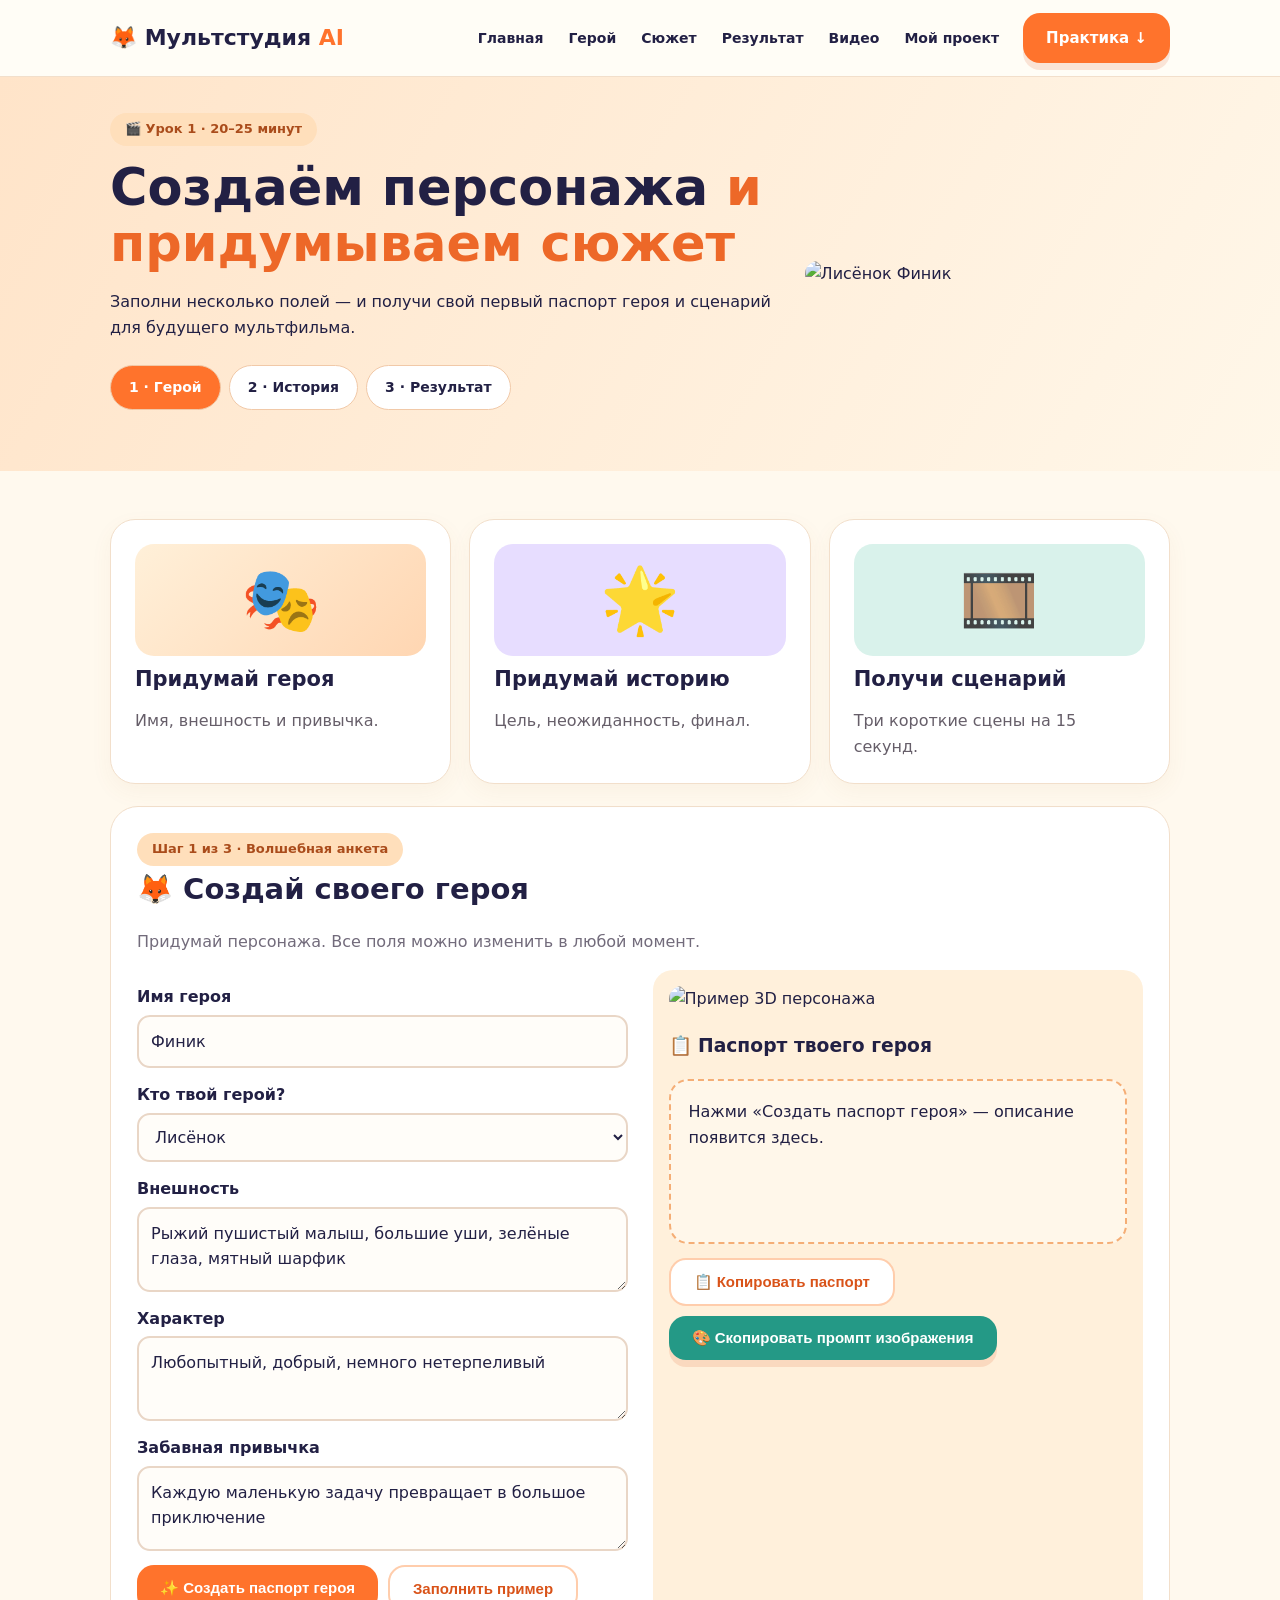
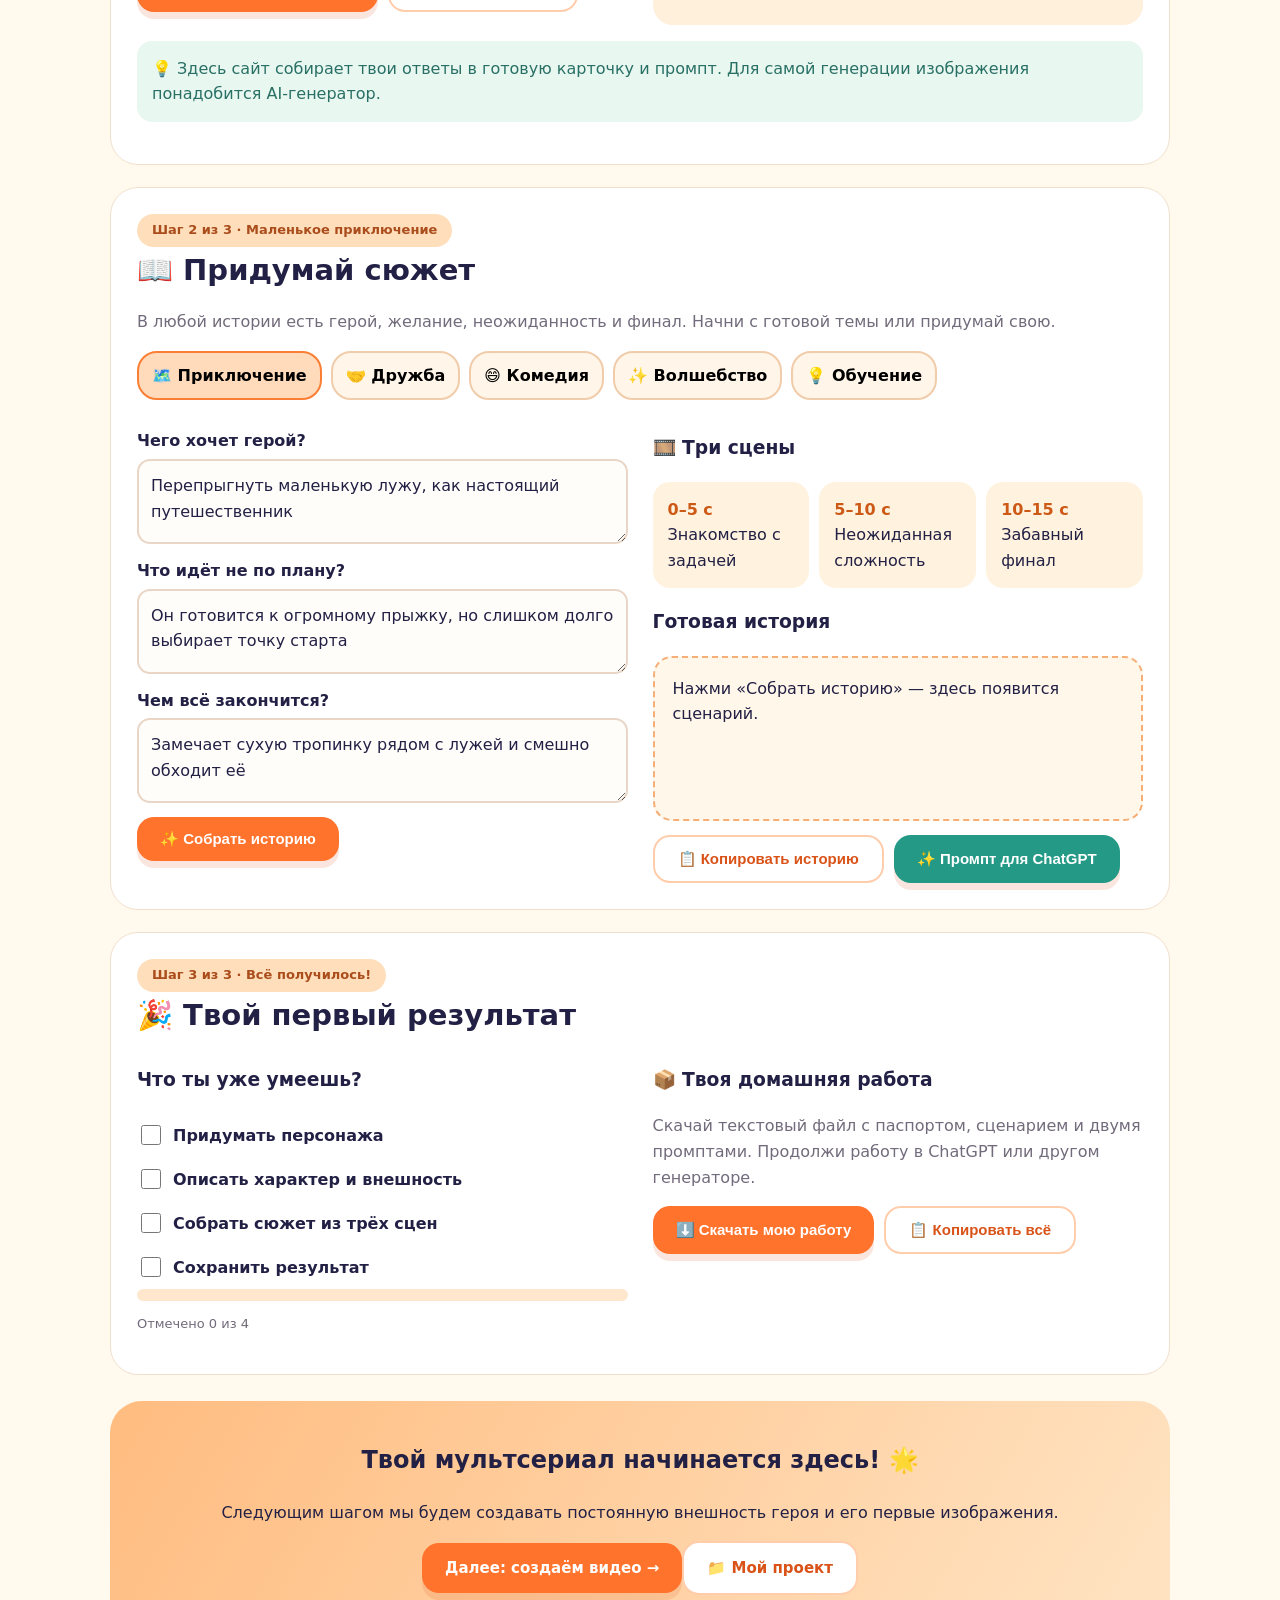
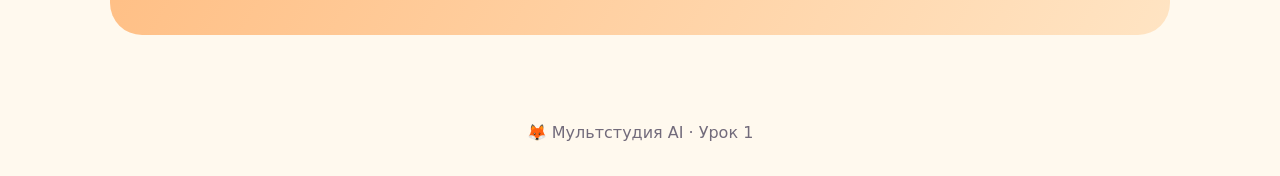
==== lesson1.html @ 48ff6a66 "Мультстудия AI — новая версия сайта." ====
<!doctype html><html lang="ru"><head><meta charset="utf-8"><meta name="viewport" content="width=device-width,initial-scale=1"><meta name="theme-color" content="#fff9ee"><title>Урок 1 — герой и сюжет | Мультстудия AI</title><link rel="stylesheet" href="style.css"></head><body><header><nav class="nav"><a class="brand" href="index.html">🦊 Мультстудия <span>AI</span></a><div class="links"><a href="index.html">Главная</a><a href="#character">Герой</a><a href="#plot">Сюжет</a><a href="#result">Результат</a><a href="video.html">Видео</a><a href="project.html">Мой проект</a></div><a class="btn" href="#character">Практика ↓</a></nav></header>
<section class="lessonhead"><div class="wrap inside"><div><span class="eyebrow">🎬 Урок 1 · 20–25 минут</span><h1>Создаём персонажа <span style="color:#ed6828">и придумываем сюжет</span></h1><p>Заполни несколько полей — и получи свой первый паспорт героя и сценарий для будущего мультфильма.</p><div class="steps"><a href="#character" class="step current">1 · Герой</a><a href="#plot" class="step">2 · История</a><a href="#result" class="step">3 · Результат</a></div></div><img src="assets/fox-hero.png" alt="Лисёнок Финик"/></div></section>
<main class="wrap"><section class="section" style="padding-bottom:0"><div class="cards"><article class="card tile"><span class="illus">🎭</span><h3>Придумай героя</h3><p>Имя, внешность и привычка.</p></article><article class="card tile"><span class="illus">🌟</span><h3>Придумай историю</h3><p>Цель, неожиданность, финал.</p></article><article class="card tile"><span class="illus">🎞️</span><h3>Получи сценарий</h3><p>Три короткие сцены на 15 секунд.</p></article></div></section>
<section class="block" id="character"><span class="eyebrow">Шаг 1 из 3 · Волшебная анкета</span><h2>🦊 Создай своего героя</h2><p>Придумай персонажа. Все поля можно изменить в любой момент.</p><div class="twocol"><div><label class="field" for="charName">Имя героя</label><input class="input" id="charName" value="Финик" maxlength="80"><label class="field" for="charType">Кто твой герой?</label><select id="charType"><option>Лисёнок</option><option>Котёнок</option><option>Щенок</option><option>Совушка</option><option>Робот</option><option>Человек</option><option>Волшебное существо</option></select><label class="field" for="charLooks">Внешность</label><textarea id="charLooks">Рыжий пушистый малыш, большие уши, зелёные глаза, мятный шарфик</textarea><label class="field" for="charTraits">Характер</label><textarea id="charTraits">Любопытный, добрый, немного нетерпеливый</textarea><label class="field" for="charHabit">Забавная привычка</label><textarea id="charHabit">Каждую маленькую задачу превращает в большое приключение</textarea><div class="actions"><button type="button" id="makePassport" class="btn">✨ Создать паспорт героя</button><button type="button" id="fillExample" class="btn light">Заполнить пример</button></div><p id="passportStatus" role="status" aria-live="polite" class="mini"></p></div><div class="preview"><img src="assets/fox-hero.png" alt="Пример 3D персонажа"><h3>📋 Паспорт твоего героя</h3><div class="output" id="passportOutput" aria-live="polite">Нажми «Создать паспорт героя» — описание появится здесь.</div><div class="actions"><button type="button" id="copyPassport" class="btn light">📋 Копировать паспорт</button><button type="button" id="copyImagePrompt" class="btn mint">🎨 Скопировать промпт изображения</button></div></div></div><p class="tip">💡 Здесь сайт собирает твои ответы в готовую карточку и промпт. Для самой генерации изображения понадобится AI-генератор.</p></section>
<section class="block" id="plot"><span class="eyebrow">Шаг 2 из 3 · Маленькое приключение</span><h2>📖 Придумай сюжет</h2><p>В любой истории есть герой, желание, неожиданность и финал. Начни с готовой темы или придумай свою.</p><div class="themes"><button type="button" data-theme="Приключение" class="active">🗺️ Приключение</button><button type="button" data-theme="Дружба">🤝 Дружба</button><button type="button" data-theme="Смешная ситуация">😄 Комедия</button><button type="button" data-theme="Волшебство">✨ Волшебство</button><button type="button" data-theme="Обучающая история">💡 Обучение</button></div><div class="twocol"><div><label class="field" for="goal">Чего хочет герой?</label><textarea id="goal">Перепрыгнуть маленькую лужу, как настоящий путешественник</textarea><label class="field" for="problem">Что идёт не по плану?</label><textarea id="problem">Он готовится к огромному прыжку, но слишком долго выбирает точку старта</textarea><label class="field" for="ending">Чем всё закончится?</label><textarea id="ending">Замечает сухую тропинку рядом с лужей и смешно обходит её</textarea><button type="button" class="btn" id="makeStory" style="margin-top:14px">✨ Собрать историю</button><p id="storyStatus" role="status" class="mini"></p></div><div><h3>🎞️ Три сцены</h3><div class="storycols"><div class="storybox"><b>0–5 с</b><div>Знакомство с задачей</div></div><div class="storybox"><b>5–10 с</b><div>Неожиданная сложность</div></div><div class="storybox"><b>10–15 с</b><div>Забавный финал</div></div></div><h3>Готовая история</h3><div class="output" id="storyOutput" aria-live="polite">Нажми «Собрать историю» — здесь появится сценарий.</div><div class="actions"><button type="button" id="copyStory" class="btn light">📋 Копировать историю</button><button type="button" id="copyStoryPrompt" class="btn mint">✨ Промпт для ChatGPT</button></div></div></div></section>
<section class="block" id="result"><span class="eyebrow">Шаг 3 из 3 · Всё получилось!</span><h2>🎉 Твой первый результат</h2><div class="twocol"><div><h3>Что ты уже умеешь?</h3><label class="check"><input type="checkbox" class="progressCheck"> Придумать персонажа</label><label class="check"><input type="checkbox" class="progressCheck"> Описать характер и внешность</label><label class="check"><input type="checkbox" class="progressCheck"> Собрать сюжет из трёх сцен</label><label class="check"><input type="checkbox" class="progressCheck"> Сохранить результат</label><div class="progress"><div class="bar" id="progressBar" style="width:0%"></div></div><p id="progressText" class="mini">Отмечено 0 из 4</p></div><div><h3>📦 Твоя домашняя работа</h3><p>Скачай текстовый файл с паспортом, сценарием и двумя промптами. Продолжи работу в ChatGPT или другом генераторе.</p><div class="actions"><button type="button" id="downloadWork" class="btn">⬇️ Скачать мою работу</button><button type="button" id="copyAll" class="btn light">📋 Копировать всё</button></div><p id="downloadStatus" class="mini" role="status"></p></div></div></section><section class="cta"><h2>Твой мультсериал начинается здесь! 🌟</h2><p>Следующим шагом мы будем создавать постоянную внешность героя и его первые изображения.</p><a class="btn" href="video.html">Далее: создаём видео →</a><a class="btn light" href="project.html">📁 Мой проект</a></section></main><footer>🦊 Мультстудия AI · Урок 1</footer><div class="toast hidden" id="toast" role="status"></div><script src="lesson.js" defer></script><script src="site.js" defer></script></body></html>
---- style.css ----
:root{--bg:#fff9ee;--paper:#fff;--ink:#222044;--muted:#726b7b;--orange:#ff732c;--deep:#d95319;--peach:#ffe1bf;--mint:#cdf1e8;--purple:#ede4ff;--stroke:#f2dfcb}*{box-sizing:border-box}html{scroll-behavior:smooth}body{margin:0;font:16px/1.6 system-ui,-apple-system,Segoe UI,sans-serif;background:var(--bg);color:var(--ink)}a{text-decoration:none;color:inherit}header{position:sticky;top:0;z-index:10;background:#fffdf7ee;backdrop-filter:blur(14px);border-bottom:1px solid var(--stroke)}.nav{max-width:1100px;margin:auto;padding:13px 20px;display:flex;align-items:center;gap:24px}.brand{font-size:22px;font-weight:900;white-space:nowrap}.brand span{color:var(--orange)}.links{margin-left:auto;display:flex;gap:25px;align-items:center}.links a{font-weight:700;font-size:14px}.btn{border:0;background:var(--orange);color:white;border-radius:17px;padding:13px 23px;font-weight:800;font-size:15px;cursor:pointer;display:inline-flex;justify-content:center;align-items:center;gap:8px;box-shadow:0 7px 0 #dc572025;transition:.2s}.btn:hover{transform:translateY(-2px)}.btn:active{transform:translateY(1px)}.btn.light{background:#fff;color:var(--deep);border:2px solid #ffcdac;box-shadow:none}.btn.mint{background:#249986}.wrap{max-width:1100px;margin:auto;padding:0 20px}.hero{margin-top:24px;background:linear-gradient(120deg,#ffecd3,#fff9ef 48%,#fbe0d0);border-radius:36px;padding:46px;display:grid;grid-template-columns:1fr 0.9fr;align-items:center;overflow:hidden;position:relative}.eyebrow{display:inline-block;background:#ffdfbb;padding:6px 15px;border-radius:99px;color:#aa4c1b;font-size:13px;font-weight:800}.hero h1{font-size:clamp(38px,5vw,65px);line-height:1.1;letter-spacing:-2px;margin:17px 0}.hero h1 span{color:var(--orange)}.hero p{font-size:19px;max-width:450px}.fox{width:100%;border-radius:25px;mix-blend-mode:multiply;object-fit:cover}.section{padding:48px 0}.section h2{text-align:center;font-size:clamp(29px,3.5vw,42px);line-height:1.2;margin:0 0 14px}.subtitle{text-align:center;color:var(--muted);max-width:660px;margin:0 auto 26px}.cards{display:grid;grid-template-columns:repeat(3,1fr);gap:18px}.card{background:#fff;padding:24px;border:1px solid var(--stroke);border-radius:25px;box-shadow:0 8px 22px #a9763a0e}.card h3{font-size:21px;line-height:1.25;margin:10px 0}.card p{color:#665e69;margin-bottom:0}.illus{font-size:64px;display:block;min-height:92px;background:linear-gradient(135deg,#fff0d9,#ffd6b2);border-radius:19px;text-align:center;padding:5px}.tile:nth-child(2) .illus{background:#e7ddff}.tile:nth-child(3) .illus{background:#d9f2eb}.tile:nth-child(4) .illus{background:#ffe2e6}.four{grid-template-columns:repeat(4,1fr)}.modules{display:grid;grid-template-columns:repeat(2,1fr);gap:15px}.module{display:flex;gap:17px;align-items:center;background:white;border:1px solid var(--stroke);border-radius:20px;padding:20px}.module .num{display:grid;place-items:center;width:51px;height:51px;border-radius:17px;background:#ffe0b7;font-size:25px;font-weight:900;color:#d75b13;flex-shrink:0}.module p{margin:4px 0 0;color:var(--muted)}.cta{margin:26px 0 55px;padding:40px;background:linear-gradient(120deg,#ffbc80,#ffe4c3);border-radius:32px;text-align:center}.cta h2{margin-top:0}.mini{font-size:13px;color:var(--muted)}footer{text-align:center;padding:30px;color:var(--muted)}.lessonhead{background:linear-gradient(120deg,#ffe4c9,#fff7e9);padding:36px 0}.lessonhead .inside{display:grid;grid-template-columns:1.2fr .65fr;align-items:center;gap:20px}.lessonhead h1{font-size:clamp(33px,5vw,51px);line-height:1.11;margin:14px 0}.lessonhead img{width:100%;max-height:240px;object-fit:cover;border-radius:28px}.steps{display:flex;gap:8px;flex-wrap:wrap;margin:25px 0}.step{padding:10px 18px;border-radius:30px;background:#fff;border:1px solid #f1c9a8;font-weight:700;font-size:14px}.step.current{background:var(--orange);color:white}.block{background:white;border:1px solid var(--stroke);padding:26px;border-radius:28px;margin:22px 0}.block h2{text-align:left;font-size:29px;margin:0 0 8px}.block p{color:var(--muted)}.twocol{display:grid;grid-template-columns:1fr 1fr;gap:25px}.field{display:block;margin:14px 0 5px;font-weight:750}.input,select,textarea{display:block;border:2px solid #e9d6c6;border-radius:13px;background:#fffdf9;width:100%;font:inherit;padding:12px;color:var(--ink);outline-color:var(--orange)}textarea{min-height:85px}.output{background:#fff7ea;border:2px dashed #f5ae76;border-radius:19px;padding:18px;min-height:165px;white-space:pre-wrap;overflow-wrap:anywhere}.hidden{display:none!important}.actions{display:flex;gap:10px;flex-wrap:wrap;margin-top:14px}.preview{background:#fff0db;border-radius:20px;padding:16px}.preview img{max-width:100%;border-radius:16px}.themes{display:flex;gap:9px;flex-wrap:wrap;margin:14px 0}.themes button{border:2px solid #f1ccaa;border-radius:20px;background:#fff5e8;padding:10px 13px;cursor:pointer;font:inherit;font-weight:650}.themes button.active{border-color:#fa7e34;background:#ffdbbb}.tip{padding:15px;background:#e9f7f1;border-radius:15px;color:#287064!important}.progress{background:#ffe7ce;height:12px;border-radius:99px;overflow:hidden}.bar{height:100%;background:#fd7b34;transition:width .3s}.check{display:flex;align-items:center;gap:9px;padding:9px 0;font-weight:650}.check input{accent-color:var(--orange);width:20px;height:20px}.toast{position:fixed;bottom:22px;left:50%;transform:translateX(-50%);background:#282141;color:white;padding:12px 22px;border-radius:15px;z-index:200;box-shadow:0 10px 30px #0003}.storycols{display:grid;grid-template-columns:repeat(3,1fr);gap:10px}.storybox{padding:15px;border-radius:17px;background:#fff2df}.storybox b{color:#cc5a16}.embed{background:#ffe9cc;border-radius:18px;padding:25px;text-align:center}.small-link{color:#bc541c;font-weight:800;text-decoration:underline}@media(max-width:760px){.links{display:none}.nav{justify-content:space-between}.brand{font-size:19px}.hero{grid-template-columns:1fr;padding:27px;border-radius:25px}.hero img{max-height:260px}.cards,.four,.modules,.twocol,.storycols,.lessonhead .inside{grid-template-columns:1fr}.lessonhead .inside img{max-height:190px}.section{padding:30px 0}.cta{padding:24px}.block{padding:19px}.btn{width:100%}.actions .btn{width:100%}.hero h1{letter-spacing:-1px}.nav>.btn{font-size:12px;padding:10px 12px}}

.saved{max-height:310px;overflow:auto;font-size:13px;min-height:180px}.card .btn{margin-top:14px}.preview .output{max-height:460px;overflow:auto}.hero .fox{max-height:370px}button:focus-visible,a:focus-visible{outline:3px solid #277f75;outline-offset:3px}
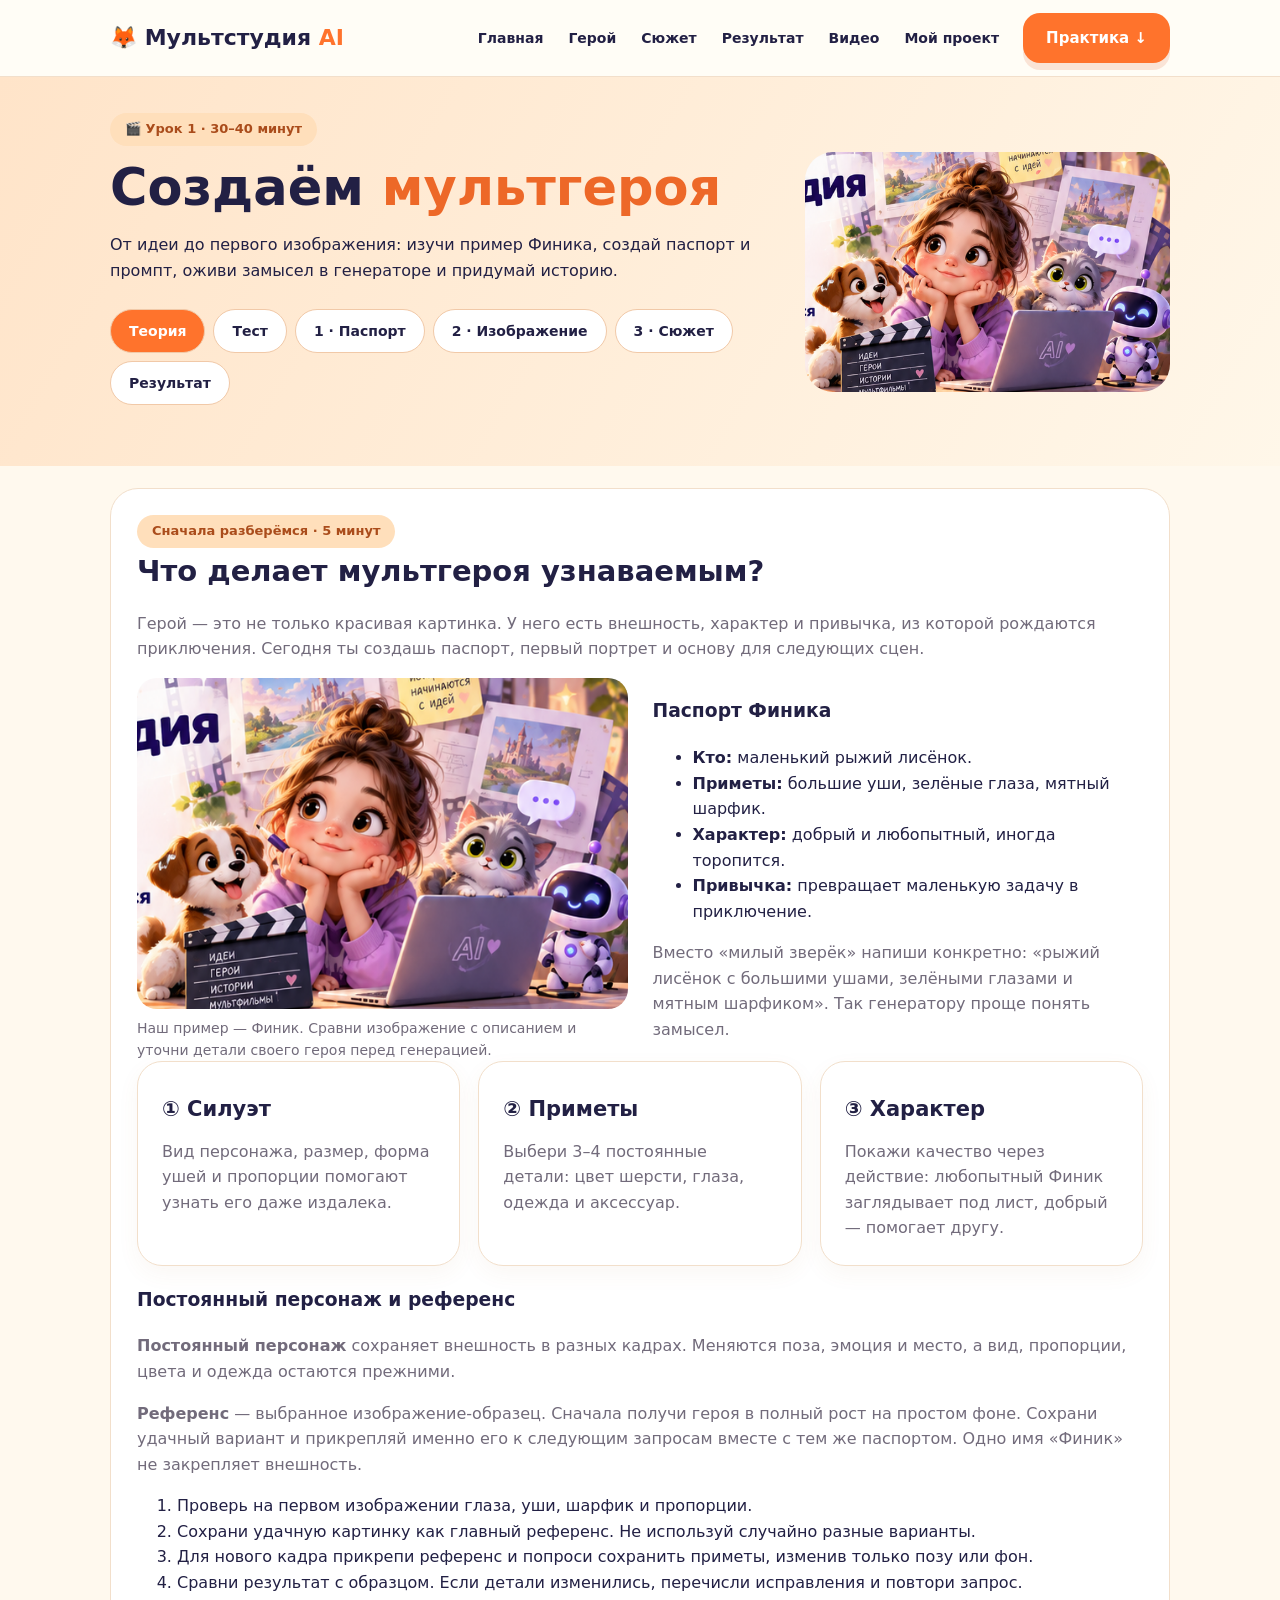
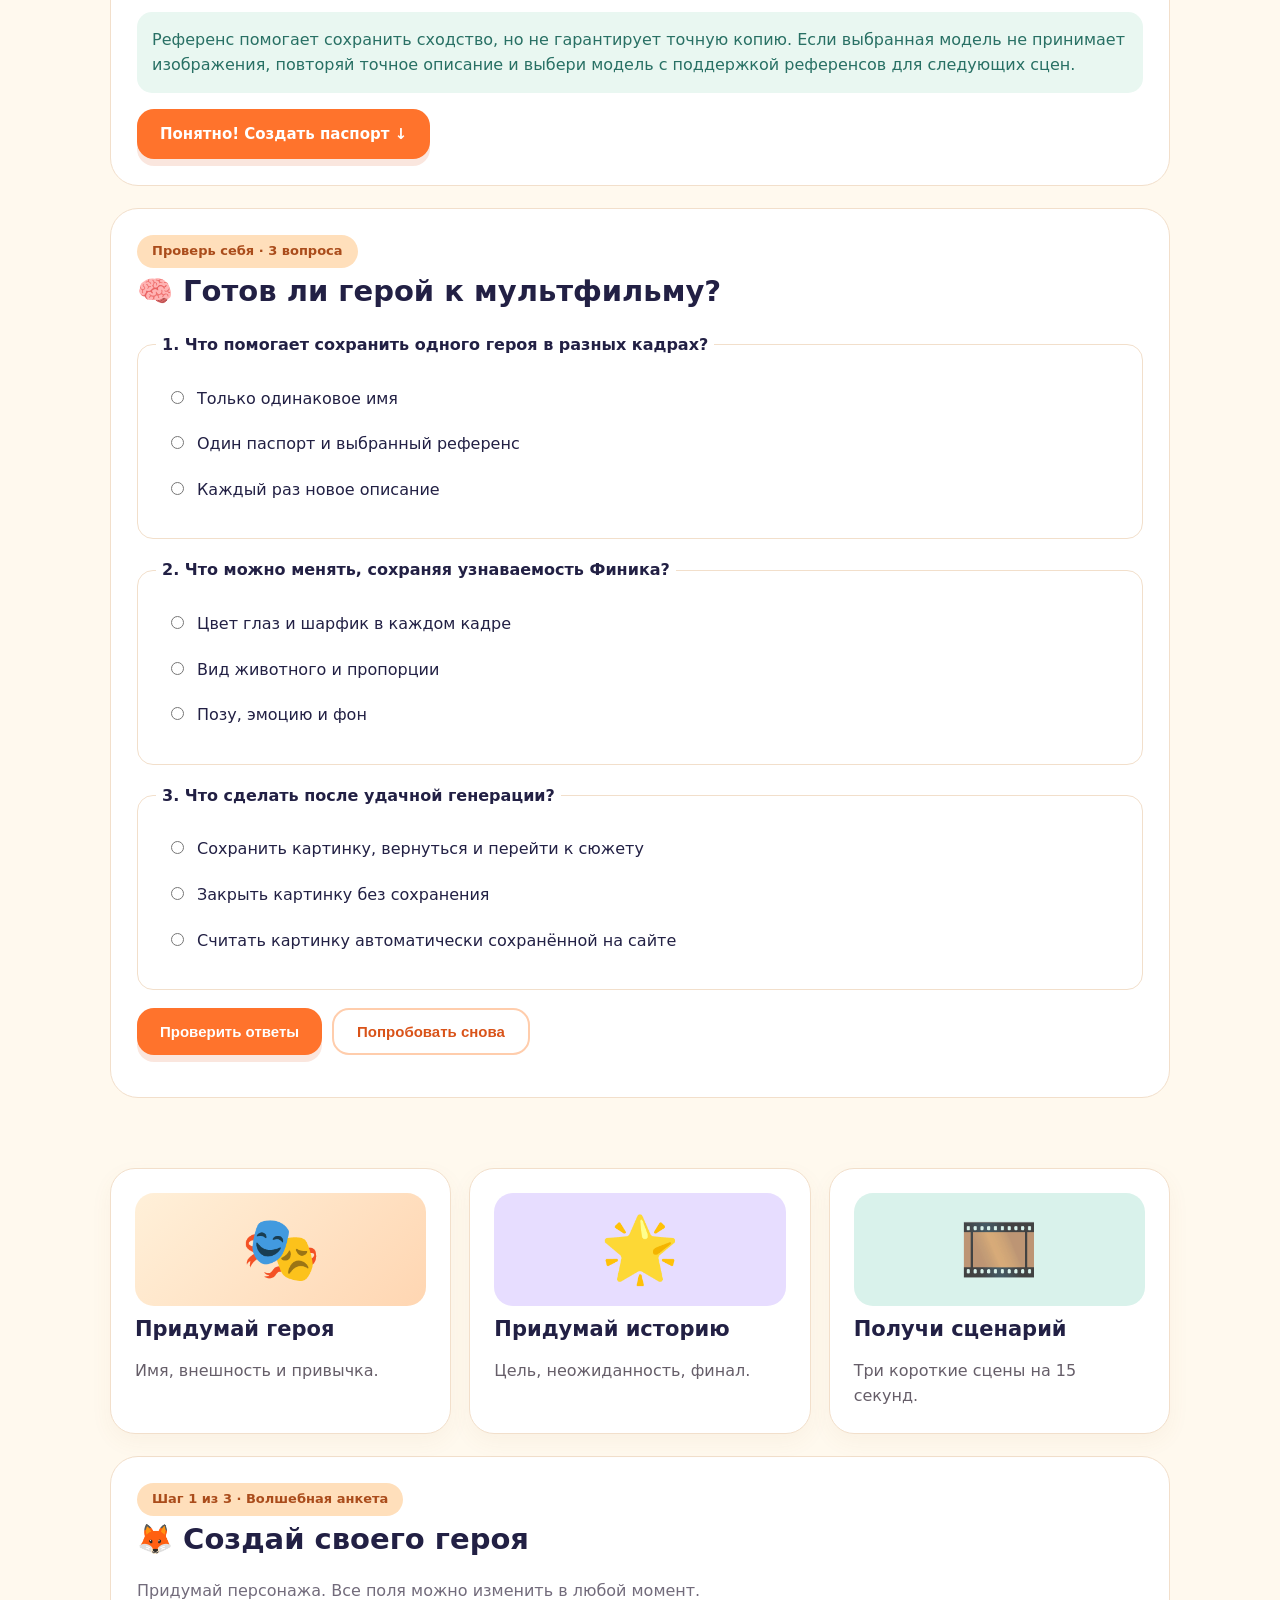
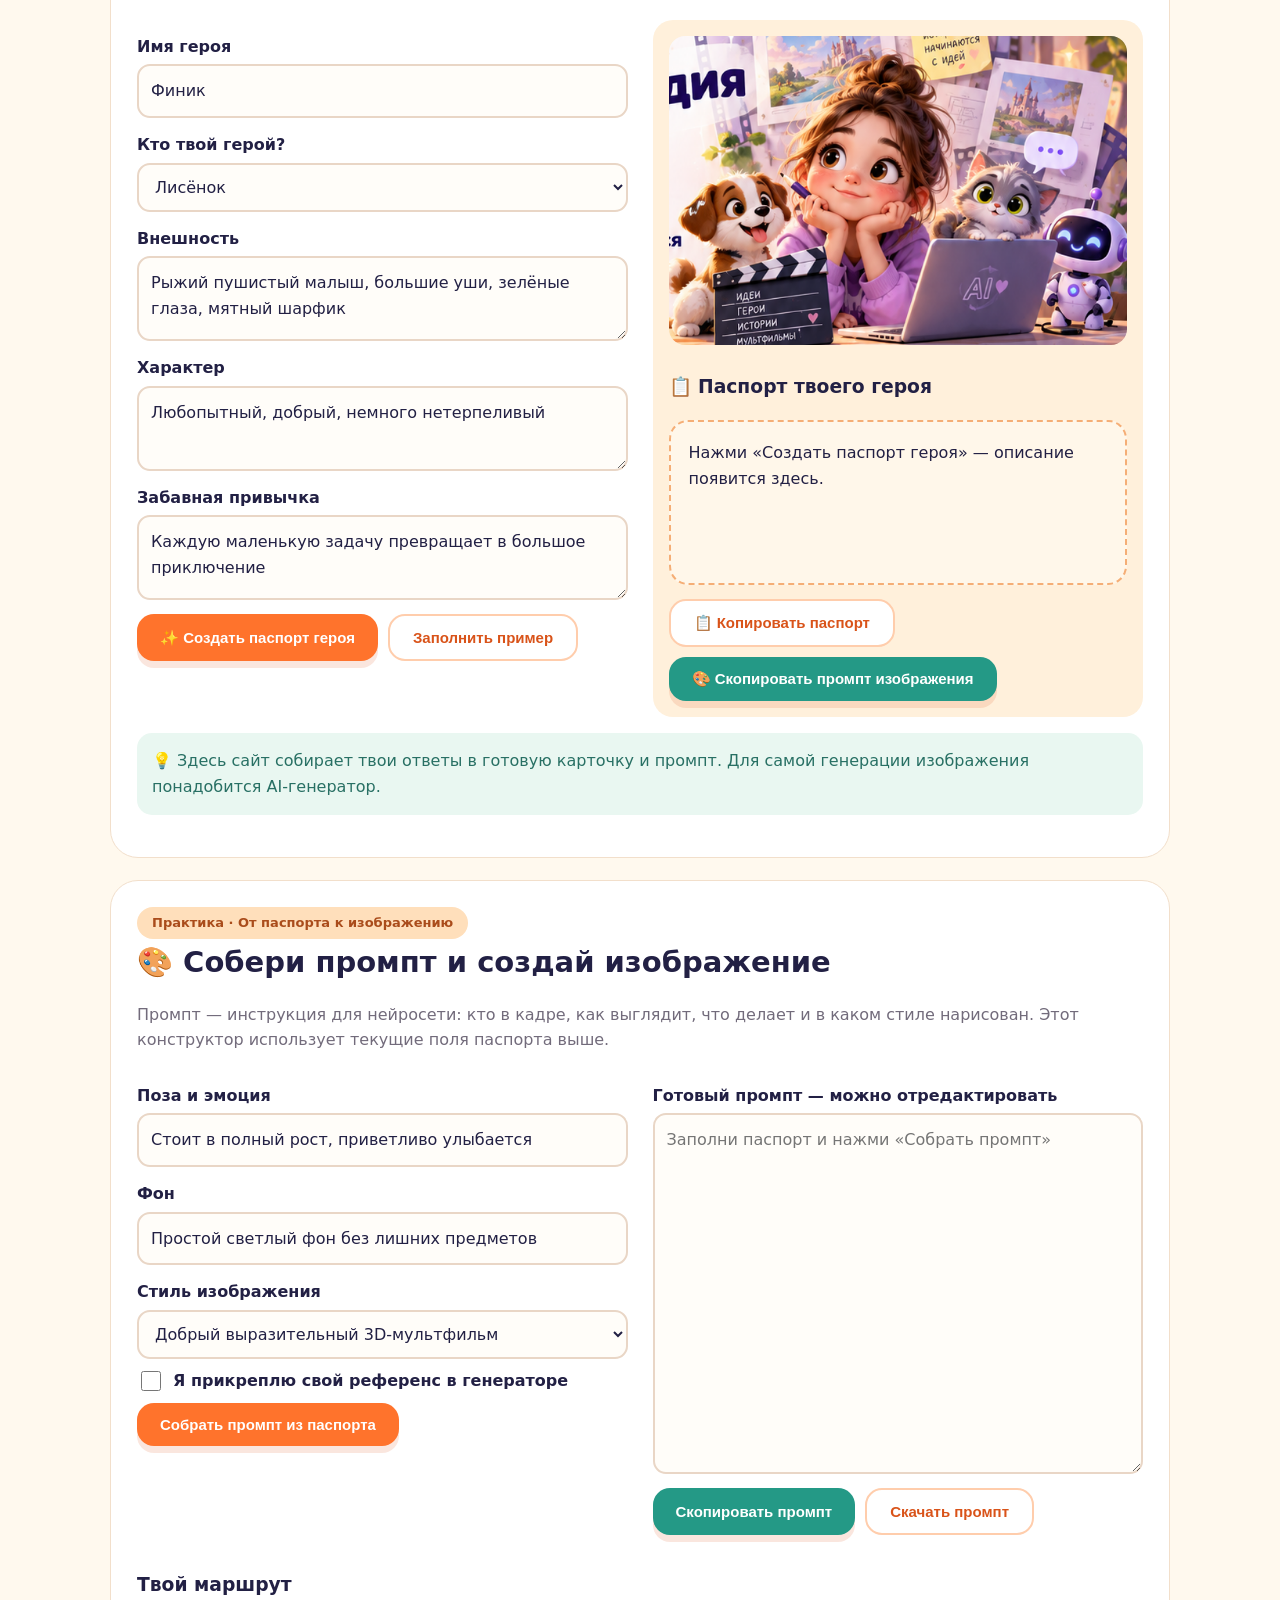
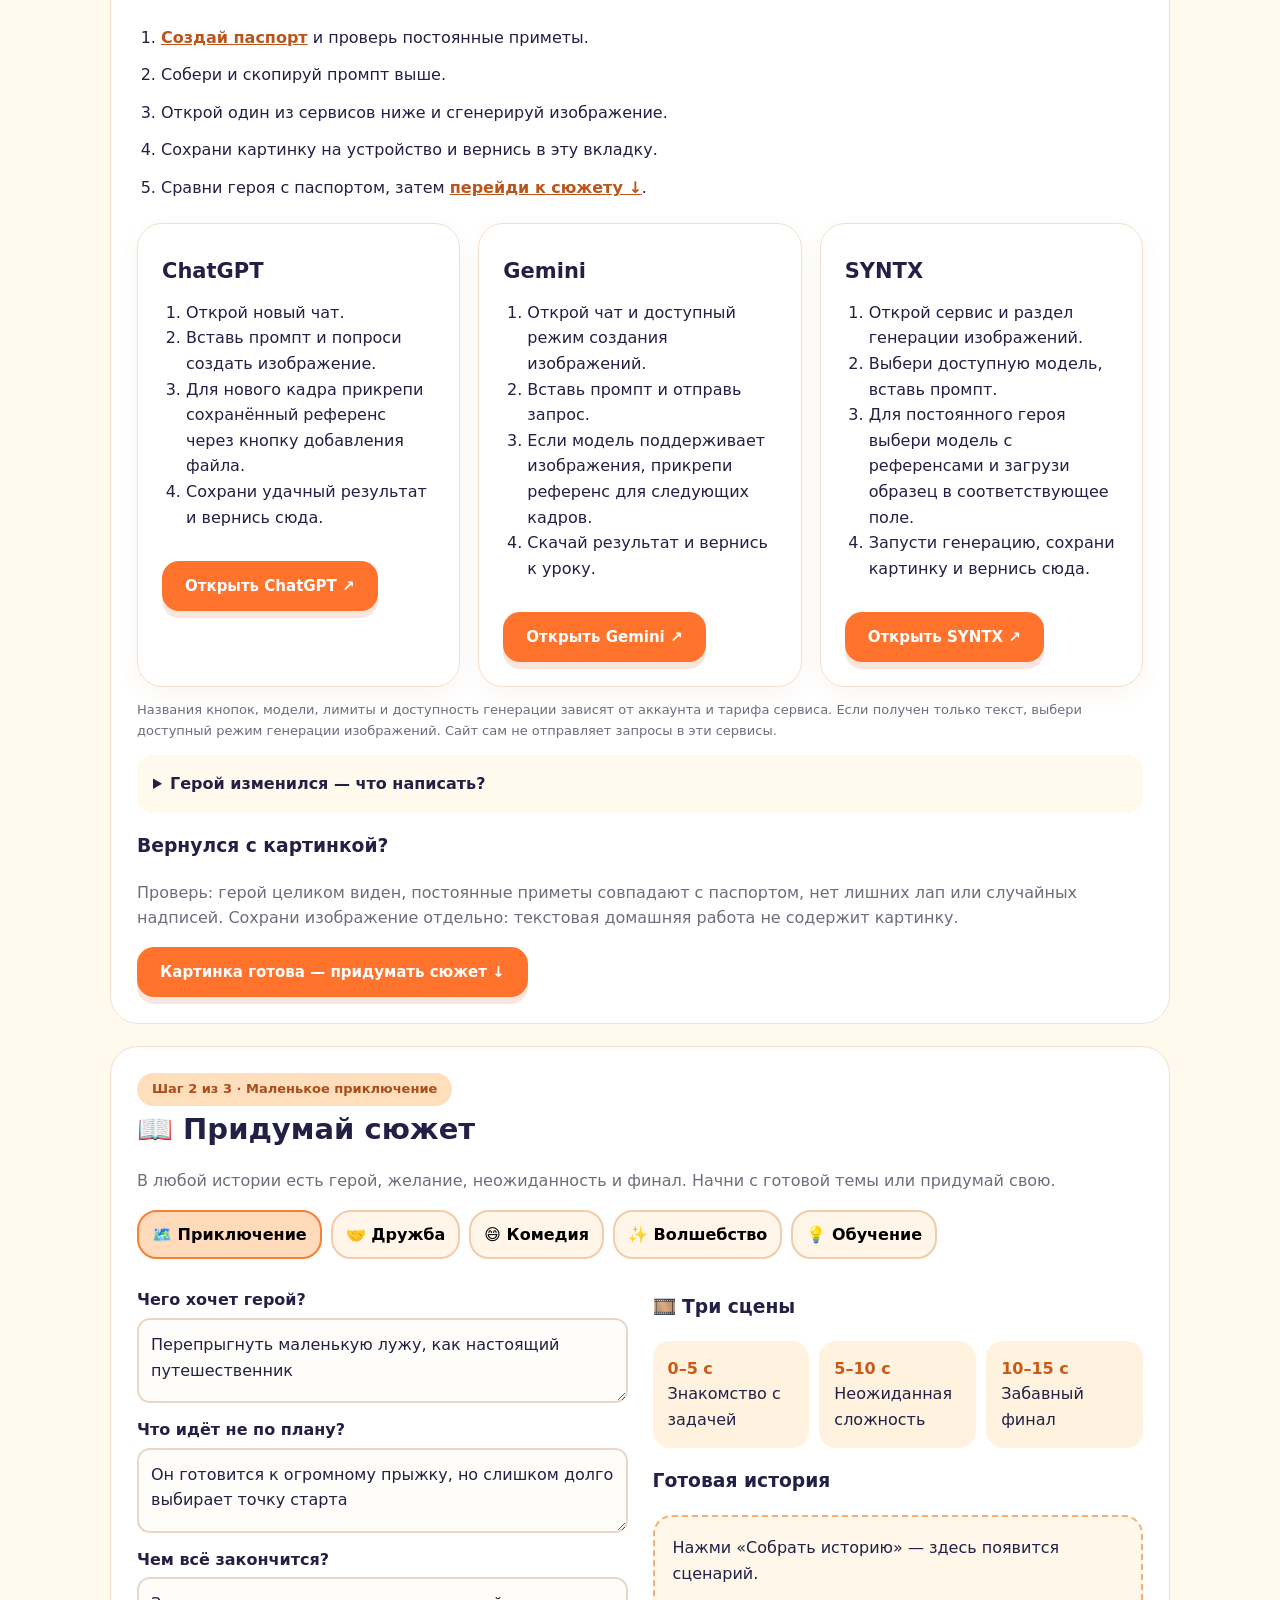
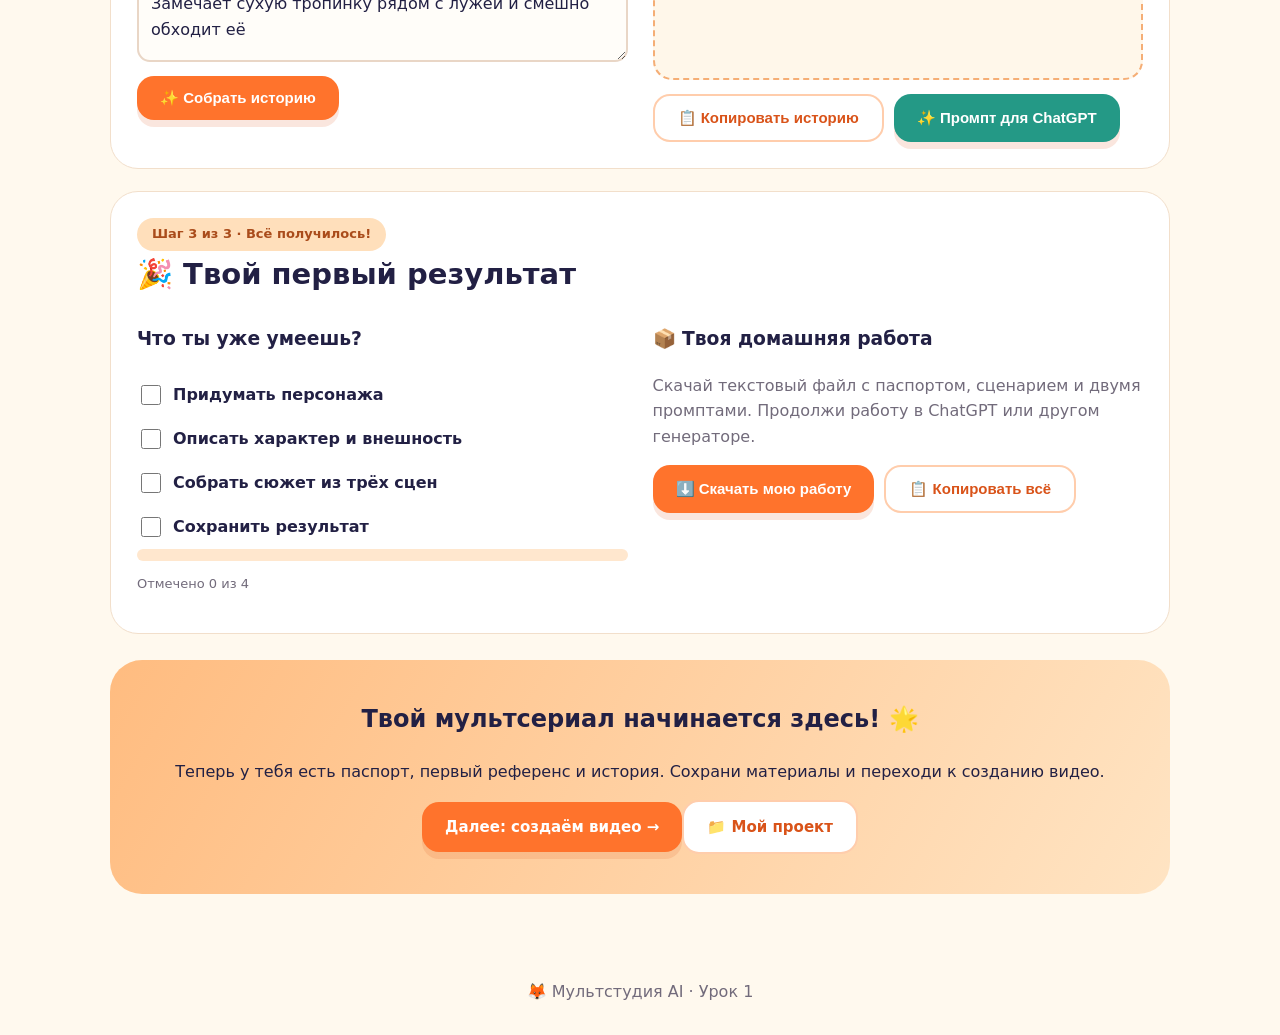
==== commit 701434d1: "Add files via upload" ====
--- a/lesson1.html
+++ b/lesson1.html
@@ -1,6 +1,57 @@
-<!doctype html><html lang="ru"><head><meta charset="utf-8"><meta name="viewport" content="width=device-width,initial-scale=1"><meta name="theme-color" content="#fff9ee"><title>Урок 1 — герой и сюжет | Мультстудия AI</title><link rel="stylesheet" href="style.css"></head><body><header><nav class="nav"><a class="brand" href="index.html">🦊 Мультстудия <span>AI</span></a><div class="links"><a href="index.html">Главная</a><a href="#character">Герой</a><a href="#plot">Сюжет</a><a href="#result">Результат</a><a href="video.html">Видео</a><a href="project.html">Мой проект</a></div><a class="btn" href="#character">Практика ↓</a></nav></header>
-<section class="lessonhead"><div class="wrap inside"><div><span class="eyebrow">🎬 Урок 1 · 20–25 минут</span><h1>Создаём персонажа <span style="color:#ed6828">и придумываем сюжет</span></h1><p>Заполни несколько полей — и получи свой первый паспорт героя и сценарий для будущего мультфильма.</p><div class="steps"><a href="#character" class="step current">1 · Герой</a><a href="#plot" class="step">2 · История</a><a href="#result" class="step">3 · Результат</a></div></div><img src="assets/fox-hero.png" alt="Лисёнок Финик"/></div></section>
-<main class="wrap"><section class="section" style="padding-bottom:0"><div class="cards"><article class="card tile"><span class="illus">🎭</span><h3>Придумай героя</h3><p>Имя, внешность и привычка.</p></article><article class="card tile"><span class="illus">🌟</span><h3>Придумай историю</h3><p>Цель, неожиданность, финал.</p></article><article class="card tile"><span class="illus">🎞️</span><h3>Получи сценарий</h3><p>Три короткие сцены на 15 секунд.</p></article></div></section>
+<!doctype html><html lang="ru"><head><meta charset="utf-8"><meta name="viewport" content="width=device-width,initial-scale=1"><meta name="theme-color" content="#fff9ee"><title>Урок 1 — Создаём мультгероя | Мультстудия AI</title><link rel="stylesheet" href="style.css"><style>
+#theory img{width:100%;max-height:340px;object-fit:contain;border-radius:20px}.hero-figure{margin:0}.hero-figure figcaption{font-size:14px;color:var(--muted)}fieldset{border:1px solid var(--stroke);border-radius:16px;margin:18px 0;padding:18px;min-width:0}legend{font-weight:800;padding:0 6px}.quiz-choice{display:flex;gap:10px;align-items:baseline;padding:10px;border-radius:10px;cursor:pointer}.quiz-choice:hover{background:var(--bg)}.quiz-choice input{flex-shrink:0;accent-color:var(--orange)}.quiz-answer{margin:8px 0 0}#generate ol{padding-left:24px}#generate .card{min-width:0}#generate .card .btn{margin-top:15px}section[id]{scroll-margin-top:100px}details{background:var(--bg);padding:16px;border-radius:16px}summary{cursor:pointer;font-weight:750}.twocol>*{min-width:0}#heroPrompt{min-height:330px}.hero-route li{padding:6px 0}@media(max-width:760px){fieldset{padding:12px}.lessonhead img{object-fit:contain}.nav{gap:10px}.brand{white-space:normal}.toast{width:calc(100% - 32px)}}
+@media(max-width:1000px){.links{display:none}.nav{justify-content:space-between}.storycols{grid-template-columns:1fr}#generate .cards{grid-template-columns:1fr}}
+</style></head><body><header><nav class="nav"><a class="brand" href="index.html">🦊 Мультстудия <span>AI</span></a><div class="links"><a href="index.html">Главная</a><a href="#character">Герой</a><a href="#plot">Сюжет</a><a href="#result">Результат</a><a href="video.html">Видео</a><a href="project.html">Мой проект</a></div><a class="btn" href="#character">Практика ↓</a></nav></header>
+<section class="lessonhead"><div class="wrap inside"><div><span class="eyebrow">🎬 Урок 1 · 30–40 минут</span><h1>Создаём <span style="color:#ed6828">мультгероя</span></h1><p>От идеи до первого изображения: изучи пример Финика, создай паспорт и промпт, оживи замысел в генераторе и придумай историю.</p><div class="steps"><a href="#theory" class="step current">Теория</a><a href="#quiz" class="step">Тест</a><a href="#character" class="step">1 · Паспорт</a><a href="#generate" class="step">2 · Изображение</a><a href="#plot" class="step">3 · Сюжет</a><a href="#result" class="step">Результат</a></div></div><img src="assets/fox-hero.png" alt="Лисёнок Финик"/></div></section>
+<main class="wrap"><section class="block" id="theory"><span class="eyebrow">Сначала разберёмся · 5 минут</span><h2>Что делает мультгероя узнаваемым?</h2><p>Герой — это не только красивая картинка. У него есть внешность, характер и привычка, из которой рождаются приключения. Сегодня ты создашь паспорт, первый портрет и основу для следующих сцен.</p><div class="twocol"><figure class="hero-figure"><img src="assets/fox-hero.png" alt="Пример мультгероя — лисёнок Финик" loading="lazy"><figcaption>Наш пример — Финик. Сравни изображение с описанием и уточни детали своего героя перед генерацией.</figcaption></figure><div><h3>Паспорт Финика</h3><ul><li><b>Кто:</b> маленький рыжий лисёнок.</li><li><b>Приметы:</b> большие уши, зелёные глаза, мятный шарфик.</li><li><b>Характер:</b> добрый и любопытный, иногда торопится.</li><li><b>Привычка:</b> превращает маленькую задачу в приключение.</li></ul><p>Вместо «милый зверёк» напиши конкретно: «рыжий лисёнок с большими ушами, зелёными глазами и мятным шарфиком». Так генератору проще понять замысел.</p></div></div><div class="cards"><article class="card"><h3>① Силуэт</h3><p>Вид персонажа, размер, форма ушей и пропорции помогают узнать его даже издалека.</p></article><article class="card"><h3>② Приметы</h3><p>Выбери 3–4 постоянные детали: цвет шерсти, глаза, одежда и аксессуар.</p></article><article class="card"><h3>③ Характер</h3><p>Покажи качество через действие: любопытный Финик заглядывает под лист, добрый — помогает другу.</p></article></div><h3>Постоянный персонаж и референс</h3><p><b>Постоянный персонаж</b> сохраняет внешность в разных кадрах. Меняются поза, эмоция и место, а вид, пропорции, цвета и одежда остаются прежними.</p><p><b>Референс</b> — выбранное изображение-образец. Сначала получи героя в полный рост на простом фоне. Сохрани удачный вариант и прикрепляй именно его к следующим запросам вместе с тем же паспортом. Одно имя «Финик» не закрепляет внешность.</p><ol><li>Проверь на первом изображении глаза, уши, шарфик и пропорции.</li><li>Сохрани удачную картинку как главный референс. Не используй случайно разные варианты.</li><li>Для нового кадра прикрепи референс и попроси сохранить приметы, изменив только позу или фон.</li><li>Сравни результат с образцом. Если детали изменились, перечисли исправления и повтори запрос.</li></ol><p class="tip">Референс помогает сохранить сходство, но не гарантирует точную копию. Если выбранная модель не принимает изображения, повторяй точное описание и выбери модель с поддержкой референсов для следующих сцен.</p><a class="btn" href="#character">Понятно! Создать паспорт ↓</a></section><section class="block" id="quiz"><span class="eyebrow">Проверь себя · 3 вопроса</span><h2>🧠 Готов ли герой к мультфильму?</h2><form id="heroQuiz">
+<fieldset><legend>1. Что помогает сохранить одного героя в разных кадрах?</legend><label class="quiz-choice"><input type="radio" name="heroQ0" value="0" required> Только одинаковое имя</label><label class="quiz-choice"><input type="radio" name="heroQ0" value="1" required> Один паспорт и выбранный референс</label><label class="quiz-choice"><input type="radio" name="heroQ0" value="2" required> Каждый раз новое описание</label><p id="heroAnswer0" class="quiz-answer"></p></fieldset><fieldset><legend>2. Что можно менять, сохраняя узнаваемость Финика?</legend><label class="quiz-choice"><input type="radio" name="heroQ1" value="0" required> Цвет глаз и шарфик в каждом кадре</label><label class="quiz-choice"><input type="radio" name="heroQ1" value="1" required> Вид животного и пропорции</label><label class="quiz-choice"><input type="radio" name="heroQ1" value="2" required> Позу, эмоцию и фон</label><p id="heroAnswer1" class="quiz-answer"></p></fieldset><fieldset><legend>3. Что сделать после удачной генерации?</legend><label class="quiz-choice"><input type="radio" name="heroQ2" value="0" required> Сохранить картинку, вернуться и перейти к сюжету</label><label class="quiz-choice"><input type="radio" name="heroQ2" value="1" required> Закрыть картинку без сохранения</label><label class="quiz-choice"><input type="radio" name="heroQ2" value="2" required> Считать картинку автоматически сохранённой на сайте</label><p id="heroAnswer2" class="quiz-answer"></p></fieldset>
+<div class="actions"><button class="btn" type="submit">Проверить ответы</button><button class="btn light" type="reset">Попробовать снова</button></div><p id="heroQuizResult" role="status" aria-live="polite"></p></form></section><section class="section" style="padding-bottom:0"><div class="cards"><article class="card tile"><span class="illus">🎭</span><h3>Придумай героя</h3><p>Имя, внешность и привычка.</p></article><article class="card tile"><span class="illus">🌟</span><h3>Придумай историю</h3><p>Цель, неожиданность, финал.</p></article><article class="card tile"><span class="illus">🎞️</span><h3>Получи сценарий</h3><p>Три короткие сцены на 15 секунд.</p></article></div></section>
 <section class="block" id="character"><span class="eyebrow">Шаг 1 из 3 · Волшебная анкета</span><h2>🦊 Создай своего героя</h2><p>Придумай персонажа. Все поля можно изменить в любой момент.</p><div class="twocol"><div><label class="field" for="charName">Имя героя</label><input class="input" id="charName" value="Финик" maxlength="80"><label class="field" for="charType">Кто твой герой?</label><select id="charType"><option>Лисёнок</option><option>Котёнок</option><option>Щенок</option><option>Совушка</option><option>Робот</option><option>Человек</option><option>Волшебное существо</option></select><label class="field" for="charLooks">Внешность</label><textarea id="charLooks">Рыжий пушистый малыш, большие уши, зелёные глаза, мятный шарфик</textarea><label class="field" for="charTraits">Характер</label><textarea id="charTraits">Любопытный, добрый, немного нетерпеливый</textarea><label class="field" for="charHabit">Забавная привычка</label><textarea id="charHabit">Каждую маленькую задачу превращает в большое приключение</textarea><div class="actions"><button type="button" id="makePassport" class="btn">✨ Создать паспорт героя</button><button type="button" id="fillExample" class="btn light">Заполнить пример</button></div><p id="passportStatus" role="status" aria-live="polite" class="mini"></p></div><div class="preview"><img src="assets/fox-hero.png" alt="Пример 3D персонажа"><h3>📋 Паспорт твоего героя</h3><div class="output" id="passportOutput" aria-live="polite">Нажми «Создать паспорт героя» — описание появится здесь.</div><div class="actions"><button type="button" id="copyPassport" class="btn light">📋 Копировать паспорт</button><button type="button" id="copyImagePrompt" class="btn mint">🎨 Скопировать промпт изображения</button></div></div></div><p class="tip">💡 Здесь сайт собирает твои ответы в готовую карточку и промпт. Для самой генерации изображения понадобится AI-генератор.</p></section>
-<section class="block" id="plot"><span class="eyebrow">Шаг 2 из 3 · Маленькое приключение</span><h2>📖 Придумай сюжет</h2><p>В любой истории есть герой, желание, неожиданность и финал. Начни с готовой темы или придумай свою.</p><div class="themes"><button type="button" data-theme="Приключение" class="active">🗺️ Приключение</button><button type="button" data-theme="Дружба">🤝 Дружба</button><button type="button" data-theme="Смешная ситуация">😄 Комедия</button><button type="button" data-theme="Волшебство">✨ Волшебство</button><button type="button" data-theme="Обучающая история">💡 Обучение</button></div><div class="twocol"><div><label class="field" for="goal">Чего хочет герой?</label><textarea id="goal">Перепрыгнуть маленькую лужу, как настоящий путешественник</textarea><label class="field" for="problem">Что идёт не по плану?</label><textarea id="problem">Он готовится к огромному прыжку, но слишком долго выбирает точку старта</textarea><label class="field" for="ending">Чем всё закончится?</label><textarea id="ending">Замечает сухую тропинку рядом с лужей и смешно обходит её</textarea><button type="button" class="btn" id="makeStory" style="margin-top:14px">✨ Собрать историю</button><p id="storyStatus" role="status" class="mini"></p></div><div><h3>🎞️ Три сцены</h3><div class="storycols"><div class="storybox"><b>0–5 с</b><div>Знакомство с задачей</div></div><div class="storybox"><b>5–10 с</b><div>Неожиданная сложность</div></div><div class="storybox"><b>10–15 с</b><div>Забавный финал</div></div></div><h3>Готовая история</h3><div class="output" id="storyOutput" aria-live="polite">Нажми «Собрать историю» — здесь появится сценарий.</div><div class="actions"><button type="button" id="copyStory" class="btn light">📋 Копировать историю</button><button type="button" id="copyStoryPrompt" class="btn mint">✨ Промпт для ChatGPT</button></div></div></div></section>
-<section class="block" id="result"><span class="eyebrow">Шаг 3 из 3 · Всё получилось!</span><h2>🎉 Твой первый результат</h2><div class="twocol"><div><h3>Что ты уже умеешь?</h3><label class="check"><input type="checkbox" class="progressCheck"> Придумать персонажа</label><label class="check"><input type="checkbox" class="progressCheck"> Описать характер и внешность</label><label class="check"><input type="checkbox" class="progressCheck"> Собрать сюжет из трёх сцен</label><label class="check"><input type="checkbox" class="progressCheck"> Сохранить результат</label><div class="progress"><div class="bar" id="progressBar" style="width:0%"></div></div><p id="progressText" class="mini">Отмечено 0 из 4</p></div><div><h3>📦 Твоя домашняя работа</h3><p>Скачай текстовый файл с паспортом, сценарием и двумя промптами. Продолжи работу в ChatGPT или другом генераторе.</p><div class="actions"><button type="button" id="downloadWork" class="btn">⬇️ Скачать мою работу</button><button type="button" id="copyAll" class="btn light">📋 Копировать всё</button></div><p id="downloadStatus" class="mini" role="status"></p></div></div></section><section class="cta"><h2>Твой мультсериал начинается здесь! 🌟</h2><p>Следующим шагом мы будем создавать постоянную внешность героя и его первые изображения.</p><a class="btn" href="video.html">Далее: создаём видео →</a><a class="btn light" href="project.html">📁 Мой проект</a></section></main><footer>🦊 Мультстудия AI · Урок 1</footer><div class="toast hidden" id="toast" role="status"></div><script src="lesson.js" defer></script><script src="site.js" defer></script></body></html>
+<section class="block" id="generate"><span class="eyebrow">Практика · От паспорта к изображению</span><h2>🎨 Собери промпт и создай изображение</h2><p>Промпт — инструкция для нейросети: кто в кадре, как выглядит, что делает и в каком стиле нарисован. Этот конструктор использует текущие поля паспорта выше.</p><div class="twocol"><div><label class="field" for="heroPose">Поза и эмоция</label><input class="input" id="heroPose" maxlength="300" value="Стоит в полный рост, приветливо улыбается"><label class="field" for="heroBackground">Фон</label><input class="input" id="heroBackground" maxlength="300" value="Простой светлый фон без лишних предметов"><label class="field" for="heroStyle">Стиль изображения</label><select id="heroStyle"><option>Добрый выразительный 3D-мультфильм</option><option>Мягкая акварельная иллюстрация</option><option>Яркая 2D-мультипликация</option></select><label class="check"><input type="checkbox" id="heroReference"> Я прикреплю свой референс в генераторе</label><button type="button" class="btn" id="buildHeroPrompt">Собрать промпт из паспорта</button></div><div><label class="field" for="heroPrompt">Готовый промпт — можно отредактировать</label><textarea id="heroPrompt" rows="13" placeholder="Заполни паспорт и нажми «Собрать промпт»"></textarea><div class="actions"><button type="button" class="btn mint" id="copyHeroPrompt">Скопировать промпт</button><button type="button" class="btn light" id="saveHeroPrompt">Скачать промпт</button></div><p id="heroPromptStatus" role="status" aria-live="polite"></p></div></div><h3>Твой маршрут</h3><ol class="hero-route"><li><a class="small-link" href="#character">Создай паспорт</a> и проверь постоянные приметы.</li><li>Собери и скопируй промпт выше.</li><li>Открой один из сервисов ниже и сгенерируй изображение.</li><li>Сохрани картинку на устройство и вернись в эту вкладку.</li><li>Сравни героя с паспортом, затем <a class="small-link" href="#plot">перейди к сюжету ↓</a>.</li></ol><div class="cards"><article class="card"><h3>ChatGPT</h3><ol><li>Открой новый чат.</li><li>Вставь промпт и попроси создать изображение.</li><li>Для нового кадра прикрепи сохранённый референс через кнопку добавления файла.</li><li>Сохрани удачный результат и вернись сюда.</li></ol><a class="btn" href="https://chatgpt.com/" target="_blank" rel="noopener noreferrer">Открыть ChatGPT ↗</a></article><article class="card"><h3>Gemini</h3><ol><li>Открой чат и доступный режим создания изображений.</li><li>Вставь промпт и отправь запрос.</li><li>Если модель поддерживает изображения, прикрепи референс для следующих кадров.</li><li>Скачай результат и вернись к уроку.</li></ol><a class="btn" href="https://gemini.google.com/" target="_blank" rel="noopener noreferrer">Открыть Gemini ↗</a></article><article class="card"><h3>SYNTX</h3><ol><li>Открой сервис и раздел генерации изображений.</li><li>Выбери доступную модель, вставь промпт.</li><li>Для постоянного героя выбери модель с референсами и загрузи образец в соответствующее поле.</li><li>Запусти генерацию, сохрани картинку и вернись сюда.</li></ol><a class="btn" href="https://syntx.ai/" target="_blank" rel="noopener noreferrer">Открыть SYNTX ↗</a></article></div><p class="mini">Названия кнопок, модели, лимиты и доступность генерации зависят от аккаунта и тарифа сервиса. Если получен только текст, выбери доступный режим генерации изображений. Сайт сам не отправляет запросы в эти сервисы.</p><details><summary>Герой изменился — что написать?</summary><p>Прикрепи выбранный референс и уточни: «Сохрани внешность персонажа с образца: рыжая шерсть, большие уши, зелёные глаза, мятный шарфик и те же пропорции. Измени только позу: герой машет лапой. Без новых аксессуаров».</p></details><h3>Вернулся с картинкой?</h3><p>Проверь: герой целиком виден, постоянные приметы совпадают с паспортом, нет лишних лап или случайных надписей. Сохрани изображение отдельно: текстовая домашняя работа не содержит картинку.</p><a class="btn" href="#plot">Картинка готова — придумать сюжет ↓</a></section><section class="block" id="plot"><span class="eyebrow">Шаг 2 из 3 · Маленькое приключение</span><h2>📖 Придумай сюжет</h2><p>В любой истории есть герой, желание, неожиданность и финал. Начни с готовой темы или придумай свою.</p><div class="themes"><button type="button" data-theme="Приключение" class="active">🗺️ Приключение</button><button type="button" data-theme="Дружба">🤝 Дружба</button><button type="button" data-theme="Смешная ситуация">😄 Комедия</button><button type="button" data-theme="Волшебство">✨ Волшебство</button><button type="button" data-theme="Обучающая история">💡 Обучение</button></div><div class="twocol"><div><label class="field" for="goal">Чего хочет герой?</label><textarea id="goal">Перепрыгнуть маленькую лужу, как настоящий путешественник</textarea><label class="field" for="problem">Что идёт не по плану?</label><textarea id="problem">Он готовится к огромному прыжку, но слишком долго выбирает точку старта</textarea><label class="field" for="ending">Чем всё закончится?</label><textarea id="ending">Замечает сухую тропинку рядом с лужей и смешно обходит её</textarea><button type="button" class="btn" id="makeStory" style="margin-top:14px">✨ Собрать историю</button><p id="storyStatus" role="status" class="mini"></p></div><div><h3>🎞️ Три сцены</h3><div class="storycols"><div class="storybox"><b>0–5 с</b><div>Знакомство с задачей</div></div><div class="storybox"><b>5–10 с</b><div>Неожиданная сложность</div></div><div class="storybox"><b>10–15 с</b><div>Забавный финал</div></div></div><h3>Готовая история</h3><div class="output" id="storyOutput" aria-live="polite">Нажми «Собрать историю» — здесь появится сценарий.</div><div class="actions"><button type="button" id="copyStory" class="btn light">📋 Копировать историю</button><button type="button" id="copyStoryPrompt" class="btn mint">✨ Промпт для ChatGPT</button></div></div></div></section>
+<section class="block" id="result"><span class="eyebrow">Шаг 3 из 3 · Всё получилось!</span><h2>🎉 Твой первый результат</h2><div class="twocol"><div><h3>Что ты уже умеешь?</h3><label class="check"><input type="checkbox" class="progressCheck"> Придумать персонажа</label><label class="check"><input type="checkbox" class="progressCheck"> Описать характер и внешность</label><label class="check"><input type="checkbox" class="progressCheck"> Собрать сюжет из трёх сцен</label><label class="check"><input type="checkbox" class="progressCheck"> Сохранить результат</label><div class="progress"><div class="bar" id="progressBar" style="width:0%"></div></div><p id="progressText" class="mini">Отмечено 0 из 4</p></div><div><h3>📦 Твоя домашняя работа</h3><p>Скачай текстовый файл с паспортом, сценарием и двумя промптами. Продолжи работу в ChatGPT или другом генераторе.</p><div class="actions"><button type="button" id="downloadWork" class="btn">⬇️ Скачать мою работу</button><button type="button" id="copyAll" class="btn light">📋 Копировать всё</button></div><p id="downloadStatus" class="mini" role="status"></p></div></div></section><section class="cta"><h2>Твой мультсериал начинается здесь! 🌟</h2><p>Теперь у тебя есть паспорт, первый референс и история. Сохрани материалы и переходи к созданию видео.</p><a class="btn" href="video.html">Далее: создаём видео →</a><a class="btn light" href="project.html">📁 Мой проект</a></section></main><footer>🦊 Мультстудия AI · Урок 1</footer><div class="toast hidden" id="toast" role="status"></div><script src="lesson.js" defer></script><script src="site.js" defer></script><script>
+document.addEventListener('DOMContentLoaded', () => {
+'use strict';
+const el = id => document.getElementById(id);
+const value = id => el(id).value.trim();
+function build() {
+ if (!value('charName') || !value('charLooks')) {
+ el('heroPromptStatus').textContent = 'Заполни имя и внешность героя в паспорте.';
+ el(!value('charName') ? 'charName' : 'charLooks').focus(); return false;
+ }
+ const prompt = [
+ 'Создай оригинального персонажа. Стиль: ' + value('heroStyle') + '.',
+ 'Имя: ' + value('charName') + '. Кто он: ' + value('charType') + '.',
+ 'Постоянные приметы: ' + value('charLooks') + '.',
+ 'Характер: ' + value('charTraits') + '. Привычка: ' + value('charHabit') + '.',
+ 'Поза и эмоция: ' + value('heroPose') + '. Фон: ' + value('heroBackground') + '.',
+ el('heroReference').checked ? 'Используй прикреплённое изображение как главный референс. Сохрани внешность, цвета, одежду и пропорции. Измени только указанные позу и фон.' : 'Покажи одного героя целиком, с чёткими деталями и мягким светом. Это первый образец для следующих кадров.',
+ 'Без текста, логотипов и лишних персонажей.'
+ ].join('\n');
+ el('heroPrompt').value = prompt;
+ el('heroPromptStatus').textContent = 'Промпт готов. Скопируй его и открой генератор ниже.';
+ return true;
+}
+el('buildHeroPrompt').addEventListener('click', build);
+el('copyHeroPrompt').addEventListener('click', async () => {
+ if (!value('heroPrompt') && !build()) return;
+ try { await navigator.clipboard.writeText(value('heroPrompt')); el('heroPromptStatus').textContent = 'Скопировано! Открой генератор ниже.'; }
+ catch (_) { el('heroPrompt').focus(); el('heroPrompt').select(); el('heroPromptStatus').textContent = 'Текст выделен. Скопируй его вручную через меню устройства.'; }
+});
+el('saveHeroPrompt').addEventListener('click', () => {
+ if (!value('heroPrompt') && !build()) return;
+ const url = URL.createObjectURL(new Blob([value('heroPrompt')], {type:'text/plain;charset=utf-8'}));
+ const a = document.createElement('a'); a.href=url; a.download='Мой_мультгерой_промпт.txt'; document.body.appendChild(a); a.click(); a.remove(); setTimeout(()=>URL.revokeObjectURL(url),2000);
+ el('heroPromptStatus').textContent='Промпт подготовлен к скачиванию.';
+});
+['charName','charType','charLooks','charTraits','charHabit','heroPose','heroBackground','heroStyle','heroReference'].forEach(id=>el(id).addEventListener('input',()=>{el('heroPrompt').value='';el('heroPromptStatus').textContent='Данные изменены. Собери промпт заново.';}));
+el('fillExample').addEventListener('click',()=>{el('heroPrompt').value='';el('heroPromptStatus').textContent='Пример загружен. Собери промпт заново.';});
+const answers=[1,2,0];
+const explanations=['Паспорт закрепляет описание, а референс показывает внешность. Имени недостаточно.','Поза, эмоция и фон могут меняться. Глаза, шарфик, вид и пропорции остаются постоянными.','Сохрани изображение на устройство. Затем вернись в урок и используй героя в истории.'];
+el('heroQuiz').addEventListener('submit',event=>{
+ event.preventDefault(); let score=0;
+ answers.forEach((answer,i)=>{const selected=document.querySelector('input[name="heroQ'+i+'"]:checked');const correct=selected && Number(selected.value)===answer;if(correct)score++;el('heroAnswer'+i).textContent=(correct?'✅ Верно. ':'💡 Разберёмся. ')+explanations[i];});
+ el('heroQuizResult').textContent='Результат: '+score+' из 3. '+(score===3?'Отлично! Можно создавать героя.':'Прочитай объяснения и попробуй ещё раз.');
+});
+el('heroQuiz').addEventListener('reset',()=>{answers.forEach((_,i)=>el('heroAnswer'+i).textContent='');el('heroQuizResult').textContent='';});
+});
+</script></body></html>
